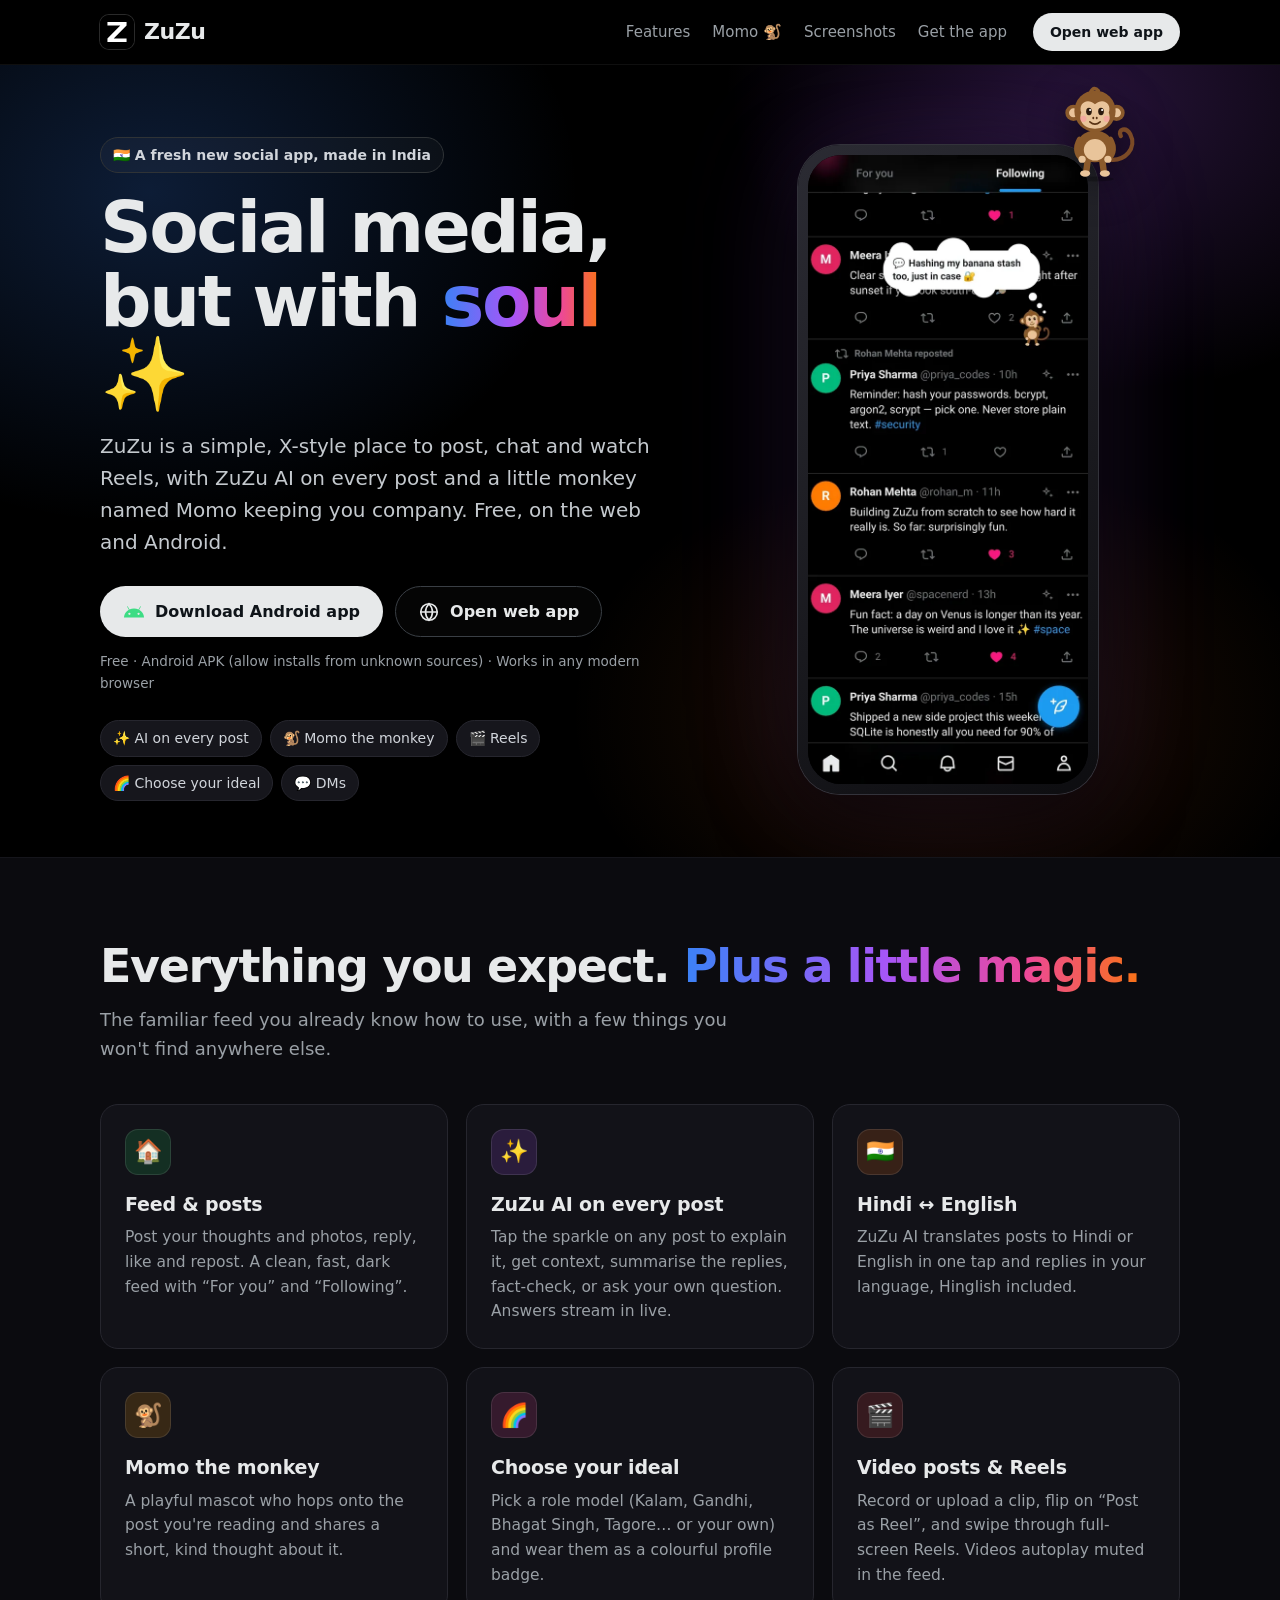
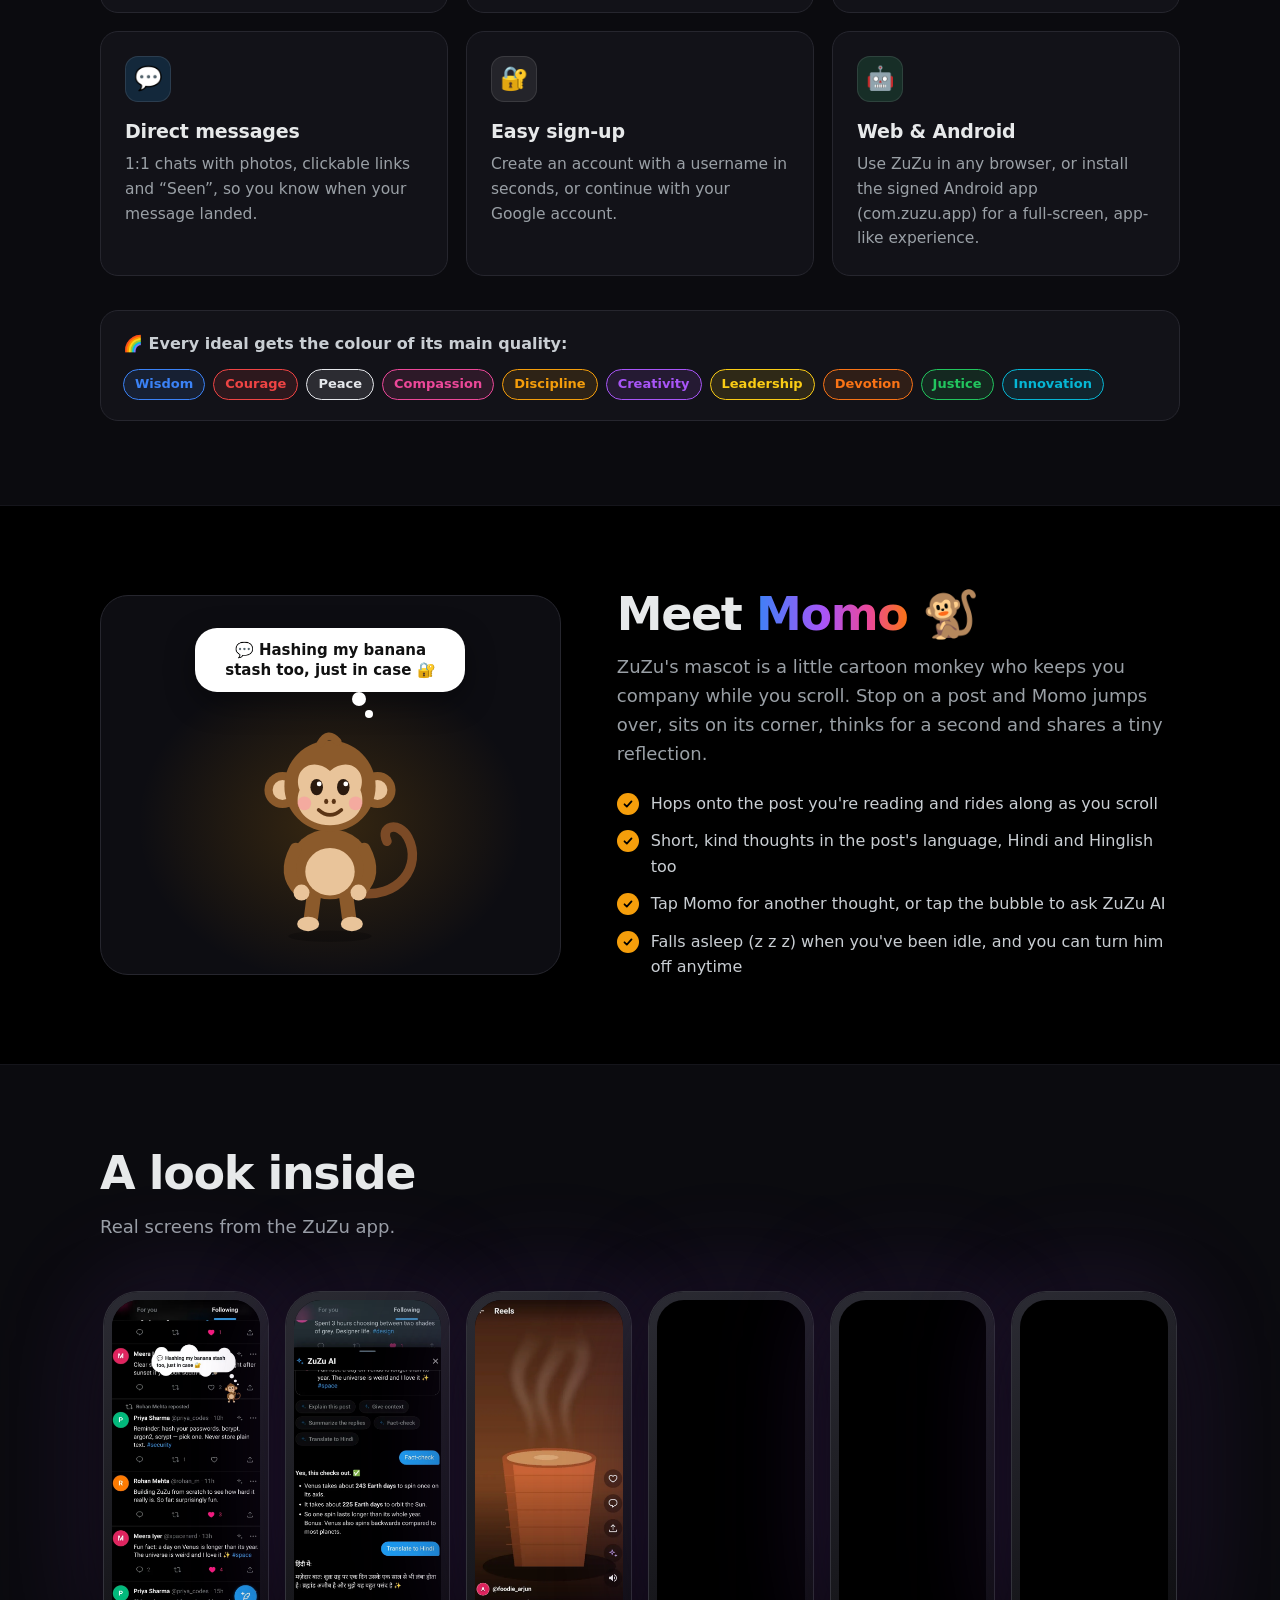
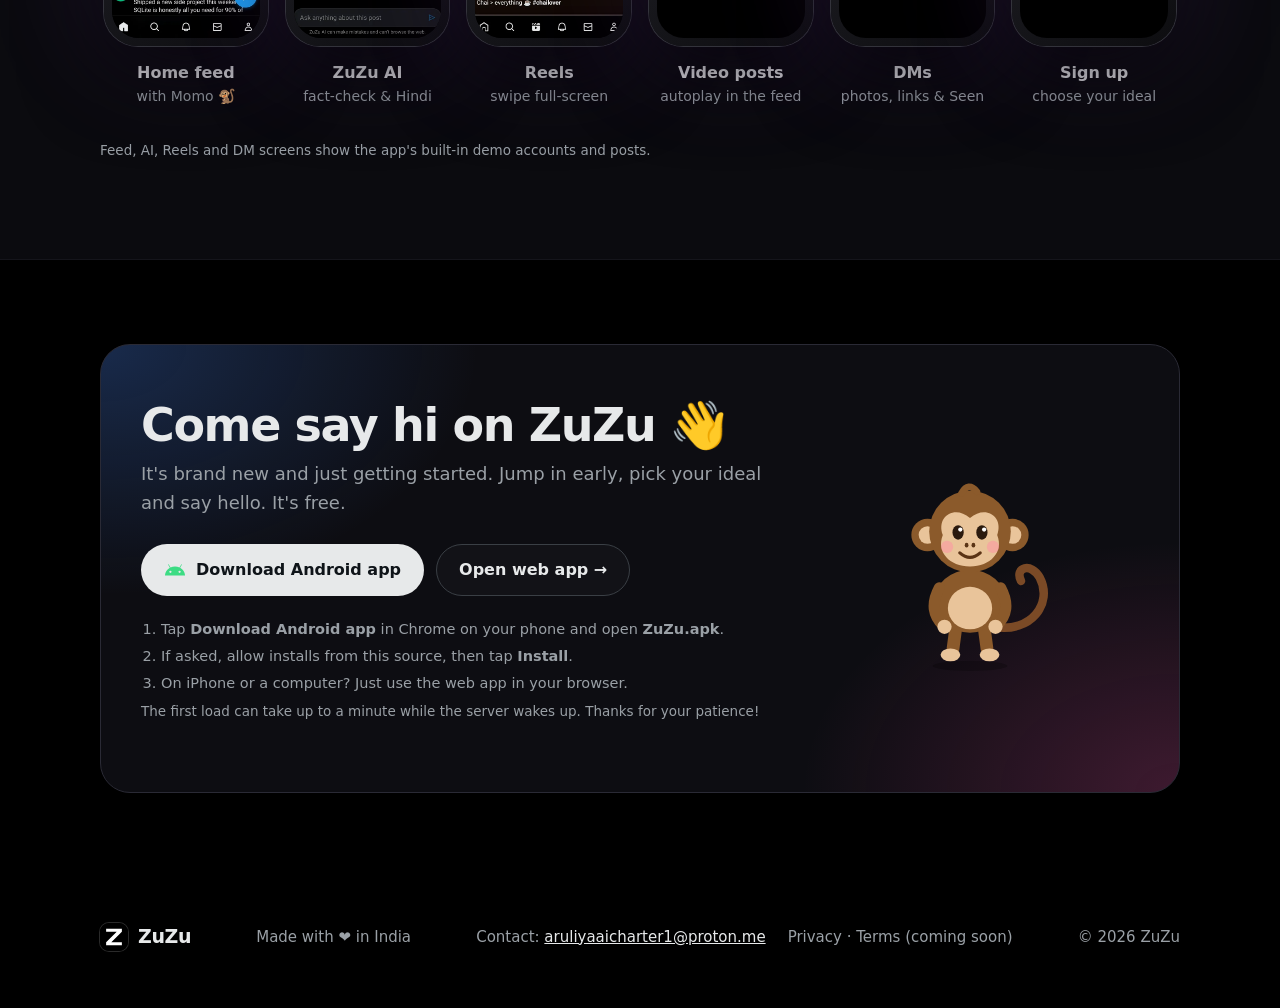
==== index.html @ 7b1d3a04 "ZuZu landing site" ====
<!doctype html>
<html lang="en">
<head>
<meta charset="utf-8">
<meta name="viewport" content="width=device-width, initial-scale=1">
<title>ZuZu: social media, but with soul ✨ | Made in India</title>
<meta name="description" content="ZuZu is a fresh, X-style social app made in India: posts, DMs, Reels, ZuZu AI on every post, Momo the monkey and your own role-model badge. Free on the web and Android.">
<meta name="theme-color" content="#000000">
<link rel="icon" href="assets/favicon.svg" type="image/svg+xml">
<link rel="apple-touch-icon" href="assets/apple-touch-icon.png">
<meta property="og:type" content="website">
<meta property="og:title" content="ZuZu: social media, but with soul ✨">
<meta property="og:description" content="X-style social app made in India. ZuZu AI on every post, Momo the monkey, Reels, DMs and your ideal on your profile. Free on Web & Android.">
<meta property="og:image" content="https://zuzu-site.onrender.com/assets/zuzu-poster.jpg">
<meta property="og:url" content="https://zuzu-site.onrender.com/">
<meta name="twitter:card" content="summary_large_image">
<link rel="preload" as="image" href="assets/shots/feed-momo.webp" type="image/webp">
<link rel="stylesheet" href="styles.css">
</head>
<body>
<a class="skip" href="#main">Skip to content</a>

<header class="site-head">
  <div class="wrap">
    <a class="brand" href="#top" aria-label="ZuZu home"><img src="assets/favicon.svg" alt="" width="34" height="34">ZuZu</a>
    <nav class="nav" aria-label="Sections">
      <a href="#features">Features</a>
      <a href="#momo">Momo 🐒</a>
      <a href="#screens">Screenshots</a>
      <a href="#download">Get the app</a>
    </nav>
    <a class="btn btn-primary btn-sm head-cta" href="https://zuzu-app.onrender.com" rel="noopener">Open web app</a>
  </div>
</header>

<main id="main">
<section class="hero" id="top">
  <div class="wrap">
    <div class="hero-copy">
      <span class="eyebrow">🇮🇳 A fresh new social app, made in India</span>
      <h1>Social media,<br>but with <span class="grad-text">soul</span> ✨</h1>
      <p class="lead">ZuZu is a simple, X-style place to post, chat and watch Reels, with ZuZu AI on every post and a little monkey named Momo keeping you company. Free, on the web and Android.</p>
      <div class="btns">
        <a class="btn btn-primary" href="https://zuzu-app.onrender.com/download/ZuZu.apk" download>
          <svg viewBox="0 0 24 24" aria-hidden="true"><path fill="#3ddc84" d="M17.6 9.48l1.84-3.18a.38.38 0 00-.66-.38l-1.86 3.22A11.4 11.4 0 0012 8.1c-1.77 0-3.43.38-4.92 1.04L5.22 5.92a.38.38 0 00-.66.38L6.4 9.48A10.8 10.8 0 001 18h22a10.8 10.8 0 00-5.4-8.52zM7 15.25a1.25 1.25 0 110-2.5 1.25 1.25 0 010 2.5zm10 0a1.25 1.25 0 110-2.5 1.25 1.25 0 010 2.5z"/></svg>
          Download Android app
        </a>
        <a class="btn btn-ghost" href="https://zuzu-app.onrender.com" rel="noopener">
          <svg viewBox="0 0 24 24" aria-hidden="true" fill="none" stroke="currentColor" stroke-width="1.8"><circle cx="12" cy="12" r="9"/><path d="M3 12h18M12 3c2.5 2.6 3.8 5.6 3.8 9s-1.3 6.4-3.8 9c-2.5-2.6-3.8-5.6-3.8-9S9.5 5.6 12 3z"/></svg>
          Open web app
        </a>
      </div>
      <p class="fineprint">Free · Android APK (allow installs from unknown sources) · Works in any modern browser</p>
      <ul class="chips" aria-label="Highlights">
        <li>✨ AI on every post</li><li>🐒 Momo the monkey</li><li>🎬 Reels</li><li>🌈 Choose your ideal</li><li>💬 DMs</li>
      </ul>
    </div>
    <div class="hero-visual">
      <div class="phone">
        <video src="assets/momo-demo.mp4" poster="assets/shots/feed-momo.webp" autoplay muted loop playsinline preload="metadata" aria-label="ZuZu home feed with Momo the monkey hopping between posts"></video>
      </div>
      <img class="momo-peek" src="assets/momo.svg" alt="" width="92" height="110">
    </div>
  </div>
</section>

<section class="sec sec-alt" id="features">
  <div class="wrap">
    <h2>Everything you expect. <span class="grad-text">Plus a little magic.</span></h2>
    <p class="sub">The familiar feed you already know how to use, with a few things you won't find anywhere else.</p>
    <div class="grid">
      <article class="card"><div class="ico i-feed">🏠</div><h3>Feed &amp; posts</h3><p>Post your thoughts and photos, reply, like and repost. A clean, fast, dark feed with “For you” and “Following”.</p></article>
      <article class="card"><div class="ico i-ai">✨</div><h3>ZuZu AI on every post</h3><p>Tap the sparkle on any post to explain it, get context, summarise the replies, fact-check, or ask your own question. Answers stream in live.</p></article>
      <article class="card"><div class="ico i-hi">🇮🇳</div><h3>Hindi ↔ English</h3><p>ZuZu AI translates posts to Hindi or English in one tap and replies in your language, Hinglish included.</p></article>
      <article class="card"><div class="ico i-momo">🐒</div><h3>Momo the monkey</h3><p>A playful mascot who hops onto the post you're reading and shares a short, kind thought about it.</p></article>
      <article class="card"><div class="ico i-ideal">🌈</div><h3>Choose your ideal</h3><p>Pick a role model (Kalam, Gandhi, Bhagat Singh, Tagore… or your own) and wear them as a colourful profile badge.</p></article>
      <article class="card"><div class="ico i-reel">🎬</div><h3>Video posts &amp; Reels</h3><p>Record or upload a clip, flip on “Post as Reel”, and swipe through full-screen Reels. Videos autoplay muted in the feed.</p></article>
      <article class="card"><div class="ico i-dm">💬</div><h3>Direct messages</h3><p>1:1 chats with photos, clickable links and “Seen”, so you know when your message landed.</p></article>
      <article class="card"><div class="ico i-g">🔐</div><h3>Easy sign-up</h3><p>Create an account with a username in seconds, or continue with your Google account.</p></article>
      <article class="card"><div class="ico i-and">🤖</div><h3>Web &amp; Android</h3><p>Use ZuZu in any browser, or install the signed Android app (com.zuzu.app) for a full-screen, app-like experience.</p></article>
    </div>
    <div class="ideals">
      <p>🌈 Every ideal gets the colour of its main quality:</p>
      <div class="palette" aria-label="Ideal qualities and their colours">
        <span class="q" style="color:#3B82F6">Wisdom</span><span class="q" style="color:#EF4444">Courage</span><span class="q" style="color:#E5E7EB">Peace</span><span class="q" style="color:#EC4899">Compassion</span><span class="q" style="color:#F59E0B">Discipline</span><span class="q" style="color:#A855F7">Creativity</span><span class="q" style="color:#FACC15">Leadership</span><span class="q" style="color:#F97316">Devotion</span><span class="q" style="color:#22C55E">Justice</span><span class="q" style="color:#06B6D4">Innovation</span>
      </div>
    </div>
  </div>
</section>

<section class="sec momo-sec" id="momo">
  <div class="wrap">
    <div class="momo-stage" aria-hidden="true">
      <div class="bubble">💬 Hashing my banana stash too, just in case 🔐</div>
      <svg class="momo-big" viewBox="0 0 100 120" role="img" aria-label="Momo the monkey">
        <ellipse fill="#000" opacity=".25" cx="50" cy="117" rx="22" ry="3"/>
        <g class="m-tail"><path d="M64 94C86 98 99 80 91 65C86 56 76 59 80 67" fill="none" stroke="#7b4a26" stroke-width="5" stroke-linecap="round"/></g>
        <g class="m-legs">
          <g class="m-leg m-leg-l"><path d="M42 92L40 107" stroke="#8b5a2b" stroke-width="7.5" stroke-linecap="round"/><ellipse cx="38.5" cy="110.5" rx="5.8" ry="3.8" fill="#e9c49a"/></g>
          <g class="m-leg m-leg-r"><path d="M58 92L60 107" stroke="#8b5a2b" stroke-width="7.5" stroke-linecap="round"/><ellipse cx="61.5" cy="110.5" rx="5.8" ry="3.8" fill="#e9c49a"/></g>
        </g>
        <g class="m-torso">
          <ellipse cx="50" cy="79" rx="21" ry="18.5" fill="#8b5a2b"/>
          <ellipse cx="50" cy="83" rx="13" ry="12.5" fill="#e9c49a"/>
          <g class="m-arm-l"><path d="M32 71Q25 84 34 93" fill="none" stroke="#8b5a2b" stroke-width="6.5" stroke-linecap="round"/><circle cx="35" cy="94" r="4.2" fill="#e9c49a"/></g>
          <g class="m-arm-r"><path d="M68 71Q75 84 66 93" fill="none" stroke="#8b5a2b" stroke-width="6.5" stroke-linecap="round"/><circle cx="65" cy="94" r="4.2" fill="#e9c49a"/></g>
        </g>
        <g class="m-head">
          <circle cx="25" cy="40" r="9.5" fill="#8b5a2b"/><circle cx="25" cy="40" r="5.2" fill="#e9c49a"/>
          <circle cx="75" cy="40" r="9.5" fill="#8b5a2b"/><circle cx="75" cy="40" r="5.2" fill="#e9c49a"/>
          <circle cx="50" cy="38" r="24" fill="#8b5a2b"/>
          <path d="M45 15.5q4-7 9-1" stroke="#8b5a2b" stroke-width="4" fill="none" stroke-linecap="round"/>
          <path d="M50 30C41 22 30 29 34 40C30 50 38 58.5 50 58.5C62 58.5 70 50 66 40C70 29 59 22 50 30Z" fill="#e9c49a"/>
          <g class="m-eyes"><ellipse cx="43" cy="38.5" rx="3.3" ry="4.3" fill="#2b1a0e"/><ellipse cx="57" cy="38.5" rx="3.3" ry="4.3" fill="#2b1a0e"/><circle cx="44.3" cy="36.8" r="1.25" fill="#fff"/><circle cx="58.3" cy="36.8" r="1.25" fill="#fff"/></g>
          <circle cx="36.5" cy="47" r="3.6" fill="#ff8fa3" opacity=".5"/><circle cx="63.5" cy="47" r="3.6" fill="#ff8fa3" opacity=".5"/>
          <ellipse cx="48" cy="46" rx="1.1" ry="1.4" fill="#5a3415"/><ellipse cx="52" cy="46" rx="1.1" ry="1.4" fill="#5a3415"/>
          <path class="m-mouth" d="M44 50.5Q50 55.8 56 50.5" stroke="#5a3415" stroke-width="1.9" fill="none" stroke-linecap="round"/>
        </g>
      </svg>
    </div>
    <div>
      <h2>Meet <span class="grad-text">Momo</span> 🐒</h2>
      <p class="sub" style="margin-bottom:0">ZuZu's mascot is a little cartoon monkey who keeps you company while you scroll. Stop on a post and Momo jumps over, sits on its corner, thinks for a second and shares a tiny reflection.</p>
      <ul class="ticks">
        <li>Hops onto the post you're reading and rides along as you scroll</li>
        <li>Short, kind thoughts in the post's language, Hindi and Hinglish too</li>
        <li>Tap Momo for another thought, or tap the bubble to ask ZuZu AI</li>
        <li>Falls asleep (z z z) when you've been idle, and you can turn him off anytime</li>
      </ul>
    </div>
  </div>
</section>

<section class="sec sec-alt" id="screens">
  <div class="wrap">
    <h2>A look inside</h2>
    <p class="sub">Real screens from the ZuZu app.</p>
    <div class="shots" tabindex="0" aria-label="App screenshots, scroll sideways on small screens">
      <figure class="shot"><div class="phone"><img src="assets/shots/feed-momo.webp" alt="ZuZu home feed with Momo sitting on a post and sharing a thought" width="600" height="1298" decoding="async"></div><figcaption>Home feed<span>with Momo 🐒</span></figcaption></figure>
      <figure class="shot"><div class="phone"><img src="assets/shots/ai.webp" alt="ZuZu AI panel fact-checking a post and translating it to Hindi" width="600" height="1298" decoding="async"></div><figcaption>ZuZu AI<span>fact-check &amp; Hindi</span></figcaption></figure>
      <figure class="shot"><div class="phone"><img src="assets/shots/reels.webp" alt="Full-screen Reel of a cup of chai with like, comment, share and AI buttons" width="600" height="1298" decoding="async"></div><figcaption>Reels<span>swipe full-screen</span></figcaption></figure>
      <figure class="shot"><div class="phone"><img src="assets/shots/video-feed.webp" alt="A video post autoplaying in the ZuZu feed" width="600" height="1298" decoding="async"></div><figcaption>Video posts<span>autoplay in the feed</span></figcaption></figure>
      <figure class="shot"><div class="phone"><img src="assets/shots/dm.webp" alt="A direct message conversation with Seen status" width="600" height="1298" decoding="async"></div><figcaption>DMs<span>photos, links &amp; Seen</span></figcaption></figure>
      <figure class="shot"><div class="phone"><img src="assets/shots/signup-ideal.webp" alt="ZuZu sign-up page with the Choose your ideal picker, APJ Abdul Kalam selected" width="600" height="1298" decoding="async"></div><figcaption>Sign up<span>choose your ideal</span></figcaption></figure>
    </div>
    <p class="note">Feed, AI, Reels and DM screens show the app's built-in demo accounts and posts.</p>
  </div>
</section>

<section class="sec" id="download">
  <div class="wrap">
    <div class="dl">
      <div>
        <h2>Come say hi on ZuZu 👋</h2>
        <p class="sub">It's brand new and just getting started. Jump in early, pick your ideal and say hello. It's free.</p>
        <div class="btns">
          <a class="btn btn-primary" href="https://zuzu-app.onrender.com/download/ZuZu.apk" download>
            <svg viewBox="0 0 24 24" aria-hidden="true"><path fill="#3ddc84" d="M17.6 9.48l1.84-3.18a.38.38 0 00-.66-.38l-1.86 3.22A11.4 11.4 0 0012 8.1c-1.77 0-3.43.38-4.92 1.04L5.22 5.92a.38.38 0 00-.66.38L6.4 9.48A10.8 10.8 0 001 18h22a10.8 10.8 0 00-5.4-8.52zM7 15.25a1.25 1.25 0 110-2.5 1.25 1.25 0 010 2.5zm10 0a1.25 1.25 0 110-2.5 1.25 1.25 0 010 2.5z"/></svg>
            Download Android app
          </a>
          <a class="btn btn-ghost" href="https://zuzu-app.onrender.com" rel="noopener">Open web app →</a>
        </div>
        <ol class="steps">
          <li>Tap <b>Download Android app</b> in Chrome on your phone and open <b>ZuZu.apk</b>.</li>
          <li>If asked, allow installs from this source, then tap <b>Install</b>.</li>
          <li>On iPhone or a computer? Just use the web app in your browser.</li>
        </ol>
        <p class="note">The first load can take up to a minute while the server wakes up. Thanks for your patience!</p>
      </div>
      <img class="dl-momo" src="assets/momo.svg" alt="Momo the monkey" width="170" height="204" loading="lazy">
    </div>
  </div>
</section>
</main>

<footer class="foot">
  <div class="wrap">
    <a class="brand" href="#top"><img src="assets/favicon.svg" alt="" width="28" height="28">ZuZu</a>
    <p>Made with ❤️ in India</p>
    <div class="foot-links">
      <span>Contact: <a href="mailto:aruliyaaicharter1@proton.me">aruliyaaicharter1@proton.me</a></span>
      <span>Privacy · Terms (coming soon)</span>
    </div>
    <p>© <span id="y">2026</span> ZuZu</p>
  </div>
</footer>

<script>
  document.getElementById('y').textContent = new Date().getFullYear();
  // Respect reduced motion: don't autoplay the hero clip.
  if (matchMedia('(prefers-reduced-motion: reduce)').matches) {
    var v = document.querySelector('.hero video'); if (v) { v.removeAttribute('autoplay'); v.pause(); }
  }
</script>
</body>
</html>
---- styles.css ----
:root{
  --bg:#000;--bg2:#0b0b0f;--card:#121218;--line:#26262e;--text:#e7e9ea;--muted:#9aa0a6;
  --blue:#1d9bf0;--grad:linear-gradient(90deg,#3b82f6,#a855f7 45%,#ec4899 75%,#f97316);
  --radius:18px;--max:1120px;
  font-synthesis:none;
}
*{box-sizing:border-box}
html{scroll-behavior:smooth;-webkit-text-size-adjust:100%}
body{margin:0;background:var(--bg);color:var(--text);font:16px/1.6 system-ui,-apple-system,"Segoe UI",Roboto,"Noto Sans","Helvetica Neue",Arial,sans-serif;-webkit-font-smoothing:antialiased}
img,video,svg{display:block;max-width:100%}
a{color:inherit}
.wrap{max-width:var(--max);margin:0 auto;padding:0 20px}
.skip{position:absolute;left:-999px;top:8px;background:#fff;color:#000;padding:8px 12px;border-radius:8px;z-index:100}
.skip:focus{left:8px}
.grad-text{background:var(--grad);-webkit-background-clip:text;background-clip:text;color:transparent}

/* header */
.site-head{position:sticky;top:0;z-index:50;background:rgba(0,0,0,.72);backdrop-filter:saturate(160%) blur(14px);-webkit-backdrop-filter:saturate(160%) blur(14px);border-bottom:1px solid rgba(255,255,255,.06)}
.site-head .wrap{display:flex;align-items:center;gap:20px;height:64px}
.brand{display:flex;align-items:center;gap:10px;text-decoration:none;font-weight:800;font-size:22px;letter-spacing:-.02em}
.brand img{width:34px;height:34px;border-radius:9px;box-shadow:0 0 0 1px #2a2a2a}
.nav{display:flex;gap:22px;margin-left:auto;font-size:15px}
.nav a{text-decoration:none;color:var(--muted)}
.nav a:hover{color:var(--text)}
.head-cta{margin-left:6px}
@media (max-width:760px){.nav{display:none}.head-cta{margin-left:auto}}

/* buttons */
.btn{display:inline-flex;align-items:center;justify-content:center;gap:10px;min-height:48px;padding:12px 22px;border-radius:999px;font-weight:700;font-size:16px;text-decoration:none;border:1px solid transparent;transition:transform .15s ease,background .15s ease,border-color .15s ease;white-space:nowrap}
.btn:hover{transform:translateY(-1px)}
.btn:focus-visible{outline:3px solid #60a5fa;outline-offset:3px}
.btn-primary{background:#e7e9ea;color:#0f1419}
.btn-primary:hover{background:#fff}
.btn-ghost{border-color:#3a3f45;color:var(--text);background:rgba(255,255,255,.02)}
.btn-ghost:hover{border-color:#6b7280;background:rgba(255,255,255,.06)}
.btn-sm{min-height:38px;padding:7px 16px;font-size:14px}
.btn svg{width:22px;height:22px;flex:none}
.btns{display:flex;flex-wrap:wrap;gap:12px}

/* hero */
.hero{position:relative;overflow:hidden;padding:72px 0 56px}
.hero::before{content:"";position:absolute;inset:-20% -10% auto;height:120%;background:radial-gradient(40% 50% at 18% 30%,rgba(59,130,246,.22),transparent 70%),radial-gradient(35% 45% at 80% 20%,rgba(168,85,247,.22),transparent 70%),radial-gradient(35% 40% at 70% 85%,rgba(249,115,22,.14),transparent 70%);pointer-events:none}
.hero .wrap{position:relative;display:grid;grid-template-columns:1.1fr .9fr;gap:48px;align-items:center}
.eyebrow{display:inline-flex;align-items:center;gap:8px;font-size:14px;font-weight:600;color:#d1d5db;padding:6px 12px;border:1px solid #2f3336;border-radius:999px;background:rgba(255,255,255,.03)}
.hero h1{font-size:clamp(40px,6.2vw,72px);line-height:1.02;letter-spacing:-.035em;margin:18px 0 18px;font-weight:850}
.lead{font-size:clamp(17px,1.6vw,20px);color:#c4c9ce;max-width:560px;margin:0 0 28px}
.fineprint{font-size:13.5px;color:var(--muted);margin:14px 0 0}
.chips{display:flex;flex-wrap:wrap;gap:8px;margin:26px 0 0;padding:0;list-style:none}
.chips li{font-size:14px;padding:6px 12px;border-radius:999px;background:#16161c;border:1px solid var(--line);color:#d1d5db}

/* phone */
.phone{position:relative;width:100%;max-width:300px;margin:0 auto;aspect-ratio:390/844;border-radius:42px;padding:10px;background:linear-gradient(145deg,#2b2b33,#0d0d10);box-shadow:0 0 0 1px #33333b,0 30px 80px rgba(0,0,0,.6),0 0 120px rgba(168,85,247,.18)}
.phone>img,.phone>video{width:100%;height:100%;object-fit:cover;object-position:top;border-radius:33px;background:#000}
.hero-visual{position:relative}
.hero-visual .momo-peek{position:absolute;width:86px;right:max(0px,calc(50% - 190px));top:-70px;filter:drop-shadow(0 8px 18px rgba(0,0,0,.5));animation:bob 3.2s ease-in-out infinite}

/* sections */
section{scroll-margin-top:70px}
.sec{padding:84px 0}
.sec-alt{background:var(--bg2);border-top:1px solid #15151b;border-bottom:1px solid #15151b}
.sec h2{font-size:clamp(30px,4vw,46px);line-height:1.08;letter-spacing:-.03em;margin:0 0 14px;font-weight:820}
.sec .sub{color:var(--muted);font-size:18px;max-width:640px;margin:0 0 40px}
.center{text-align:center}.center .sub{margin-left:auto;margin-right:auto}

/* features */
.grid{display:grid;grid-template-columns:repeat(3,1fr);gap:18px}
.card{background:var(--card);border:1px solid var(--line);border-radius:var(--radius);padding:24px;transition:border-color .2s,transform .2s}
.card:hover{border-color:#3a3a46;transform:translateY(-2px)}
.ico{width:46px;height:46px;border-radius:13px;display:grid;place-items:center;font-size:23px;margin-bottom:14px;border:1px solid rgba(255,255,255,.1)}
.card h3{margin:0 0 6px;font-size:19px;letter-spacing:-.01em}
.card p{margin:0;color:var(--muted);font-size:15.5px}
.i-ai{background:rgba(168,85,247,.16)}.i-momo{background:rgba(245,158,11,.16)}.i-ideal{background:rgba(236,72,153,.16)}
.i-reel{background:rgba(239,68,68,.16)}.i-dm{background:rgba(29,155,240,.16)}.i-feed{background:rgba(34,197,94,.16)}
.i-and{background:rgba(61,220,132,.14)}.i-g{background:rgba(255,255,255,.08)}.i-hi{background:rgba(249,115,22,.16)}

/* momo */
.momo-sec .wrap{display:grid;grid-template-columns:.9fr 1.1fr;gap:56px;align-items:center}
.momo-stage{position:relative;display:flex;flex-direction:column;align-items:center;justify-content:center;gap:22px;min-height:380px;border-radius:28px;background:radial-gradient(60% 60% at 50% 60%,rgba(245,158,11,.18),transparent 70%),#0d0d12;border:1px solid var(--line);padding:30px}
.momo-big{width:190px;animation:bob 3.2s ease-in-out infinite}
.momo-big .m-tail{transform-origin:0% 100%;animation:tail 2.4s ease-in-out infinite}
.momo-big .m-eyes{transform-origin:center;animation:blink 5s infinite}
.bubble{position:relative;background:#fff;color:#111;font-weight:600;font-size:15px;padding:12px 16px;border-radius:22px;box-shadow:0 10px 30px rgba(0,0,0,.4);max-width:270px;text-align:center;line-height:1.35}
.bubble::after{content:"";position:absolute;bottom:-14px;left:58%;width:14px;height:14px;border-radius:50%;background:#fff}
.bubble::before{content:"";position:absolute;bottom:-26px;left:63%;width:8px;height:8px;border-radius:50%;background:#fff}
/* ideals strip */
.ideals{margin-top:34px;display:flex;flex-wrap:wrap;align-items:center;gap:12px 18px;padding:20px 22px;border:1px solid var(--line);border-radius:var(--radius);background:var(--card)}
.ideals p{margin:0;color:#c9ced3;font-weight:600}
.ideals .palette{margin:0}
.ticks{list-style:none;padding:0;margin:22px 0 0;display:grid;gap:12px}
.ticks li{display:flex;gap:12px;color:#c9ced3}
.ticks li::before{content:"";flex:none;width:22px;height:22px;margin-top:2px;border-radius:50%;background:#f59e0b url("data:image/svg+xml,%3Csvg xmlns='http://www.w3.org/2000/svg' viewBox='0 0 24 24'%3E%3Cpath d='M6 12.5l4 4 8-9' stroke='%23000' stroke-width='3' fill='none' stroke-linecap='round' stroke-linejoin='round'/%3E%3C/svg%3E") center/14px no-repeat}
@keyframes bob{0%,100%{transform:translateY(0)}50%{transform:translateY(-10px)}}
@keyframes tail{0%,100%{transform:rotate(0)}50%{transform:rotate(-9deg)}}
@keyframes blink{0%,92%,100%{transform:scaleY(1)}95%{transform:scaleY(.1)}}

/* ideals palette */
.palette{display:flex;flex-wrap:wrap;gap:8px}
.q{font-size:13px;font-weight:600;padding:4px 11px;border-radius:999px;border:1px solid currentColor;background:color-mix(in srgb,currentColor 12%,transparent)}

/* screenshots */
.shots{display:grid;grid-auto-flow:column;grid-auto-columns:210px;gap:20px;overflow-x:auto;padding:10px 4px 26px;scroll-snap-type:x mandatory;scrollbar-width:thin;scrollbar-color:#333 transparent}
.shot{scroll-snap-align:start;margin:0}
.shot .phone{max-width:210px;border-radius:34px;padding:8px}
.shot .phone>img{border-radius:27px}
.shot figcaption{margin-top:14px;text-align:center;font-weight:650}
.shot figcaption span{display:block;font-weight:400;color:var(--muted);font-size:14px}
.note{font-size:13.5px;color:var(--muted);margin-top:6px}
@media (min-width:1100px){.shots{grid-auto-flow:row;grid-template-columns:repeat(6,1fr);grid-auto-columns:auto;overflow:visible;gap:18px}.shot .phone{max-width:none}}

/* download */
.dl{position:relative;overflow:hidden;border-radius:30px;padding:56px 40px;border:1px solid #2a2a35;background:radial-gradient(50% 80% at 0% 0%,rgba(59,130,246,.25),transparent 70%),radial-gradient(50% 80% at 100% 100%,rgba(236,72,153,.22),transparent 70%),#0d0d12;display:grid;grid-template-columns:1.3fr .7fr;gap:30px;align-items:center}
.dl h2{margin-bottom:10px}
.dl .sub{margin-bottom:26px}
.steps{margin:22px 0 0;padding-left:20px;color:var(--muted);font-size:14.5px}
.steps li{margin:4px 0}
.dl-momo{width:170px;justify-self:center;animation:bob 3.2s ease-in-out infinite}

/* footer */
.foot{padding:44px 0 56px;color:var(--muted);font-size:15px}
.foot .wrap{display:flex;flex-wrap:wrap;gap:18px 40px;align-items:center;justify-content:space-between}
.foot .brand{font-size:19px;color:var(--text)}
.foot .brand img{width:28px;height:28px}
.foot p{margin:0}
.foot-links{display:flex;flex-wrap:wrap;gap:8px 22px}
.foot-links a{color:var(--text)}

/* responsive */
@media (max-width:980px){
  .grid{grid-template-columns:repeat(2,1fr)}
  .hero .wrap,.momo-sec .wrap{grid-template-columns:1fr}
  .hero{padding-top:44px}
  .hero-copy{text-align:center}.hero-copy .lead{margin-left:auto;margin-right:auto}
  .hero .btns,.hero .chips{justify-content:center}
  .dl{grid-template-columns:1fr;text-align:center;padding:44px 22px}
  .dl .btns{justify-content:center}.dl .sub{margin-left:auto;margin-right:auto}
  .steps{text-align:left;display:inline-block}
  .hero-visual{margin-top:60px}
  .dl-momo{display:none}
}
@media (max-width:620px){
  .foot .wrap{flex-direction:column;align-items:flex-start}
  .foot-links{flex-direction:column}
  .grid{grid-template-columns:1fr}
  .sec{padding:64px 0}
  .btns .btn{width:100%}
  .momo-stage{min-height:330px}
  .phone{max-width:260px}
  .hero-visual .momo-peek{width:70px;right:calc(50% - 150px);top:-58px}
}
@media (prefers-reduced-motion:reduce){
  *,*::before,*::after{animation:none!important;transition:none!important;scroll-behavior:auto!important}
}
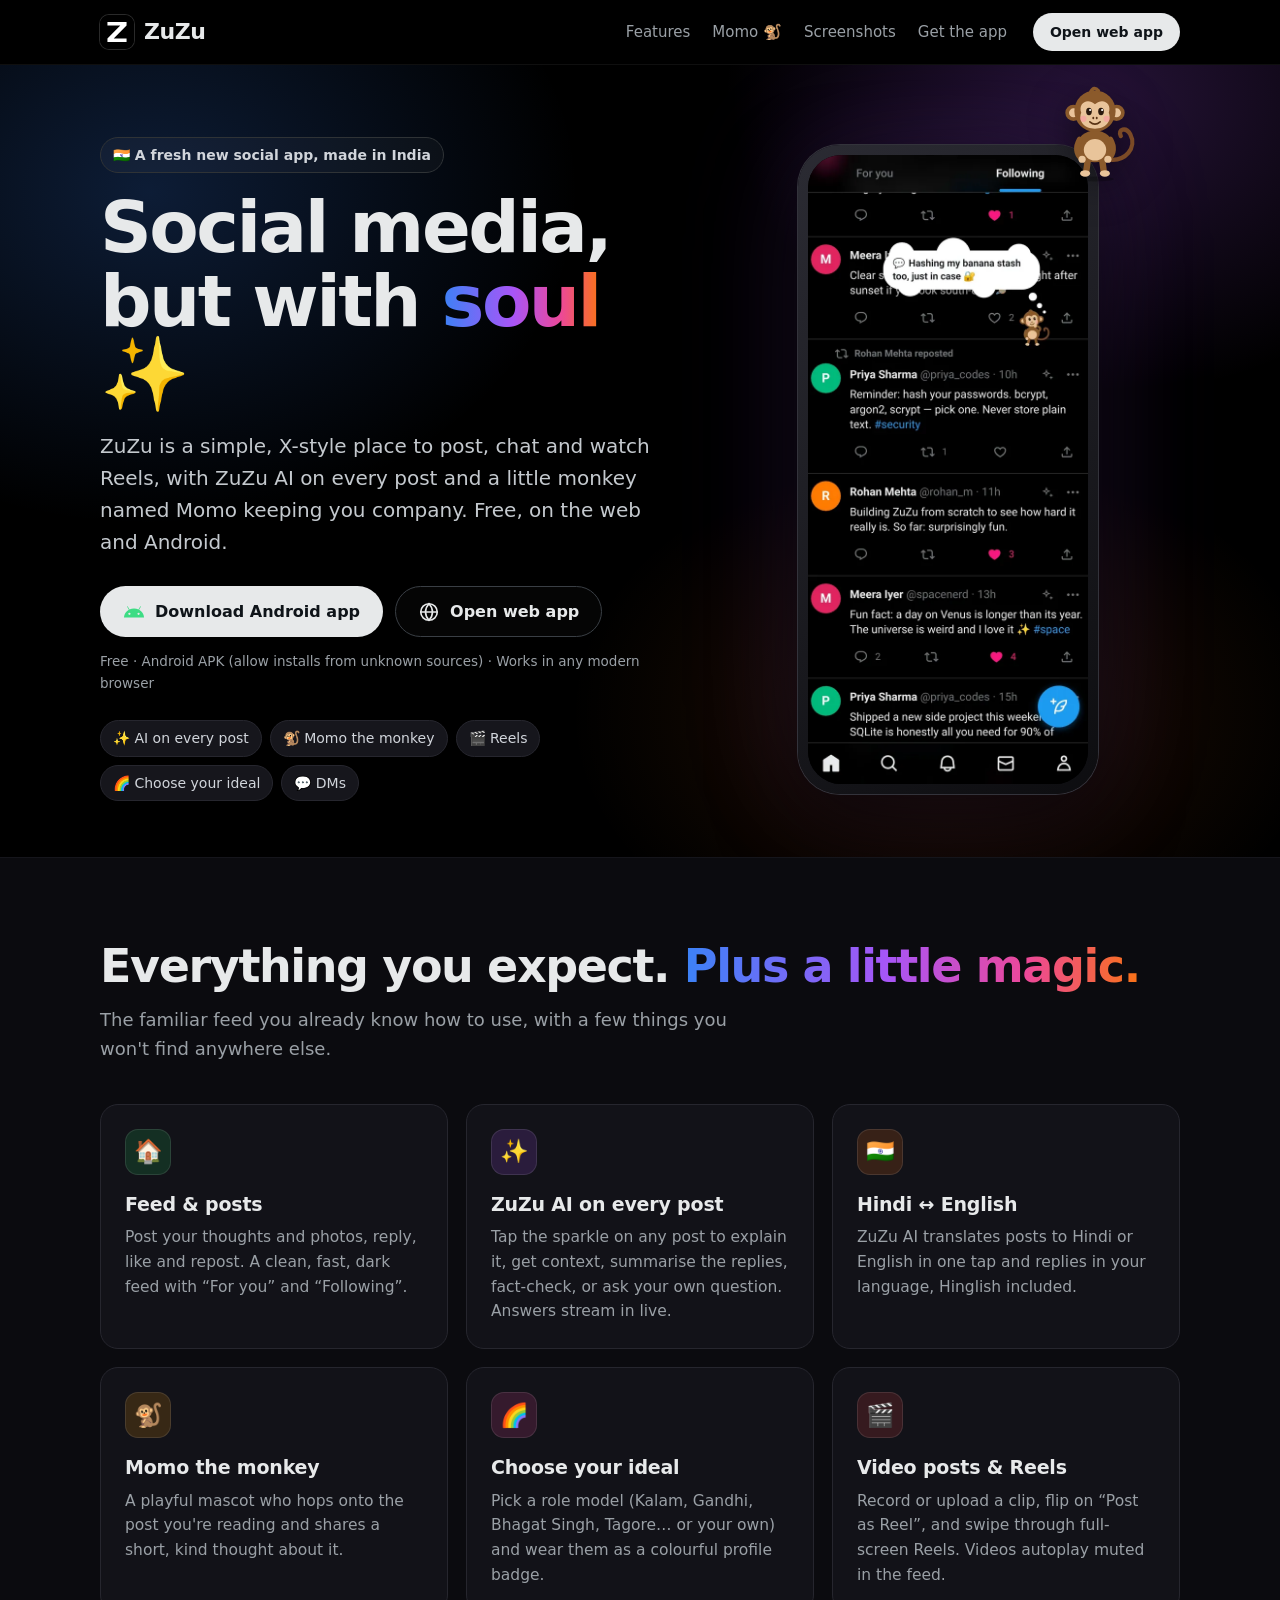
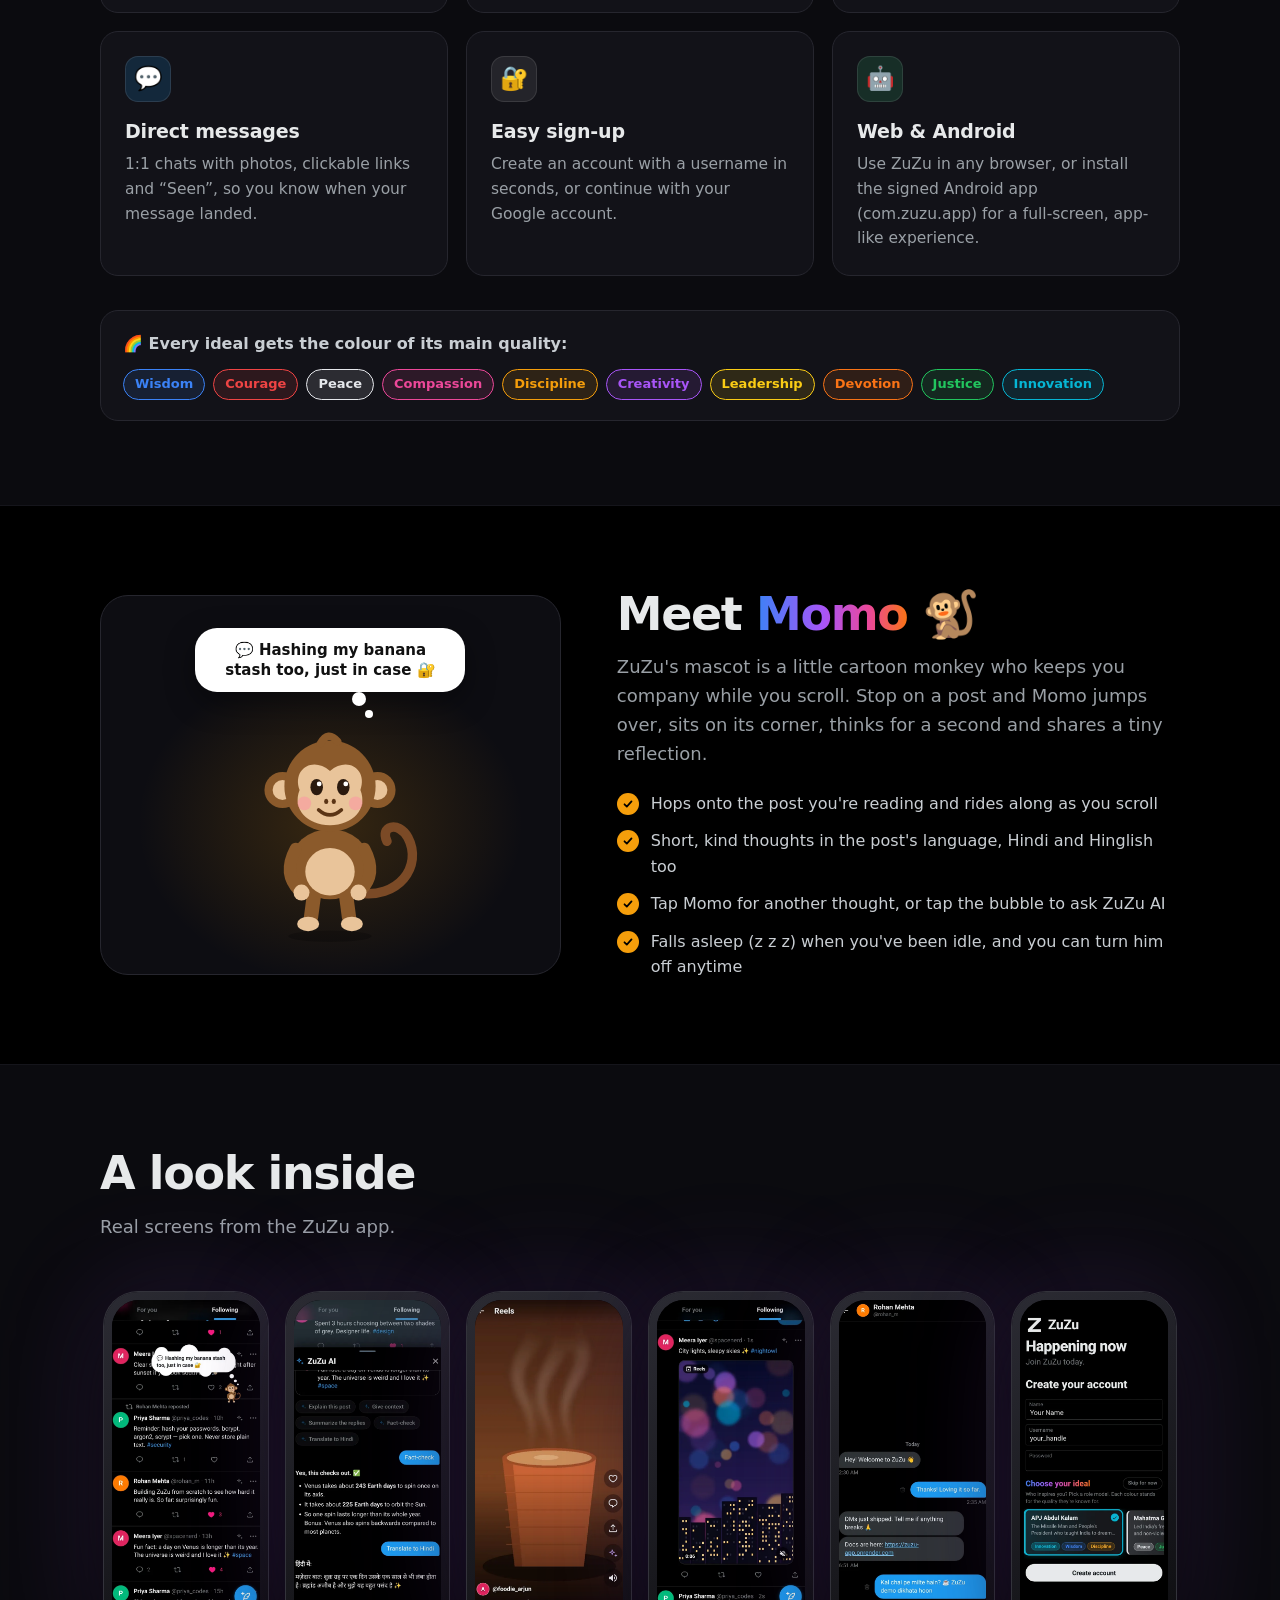
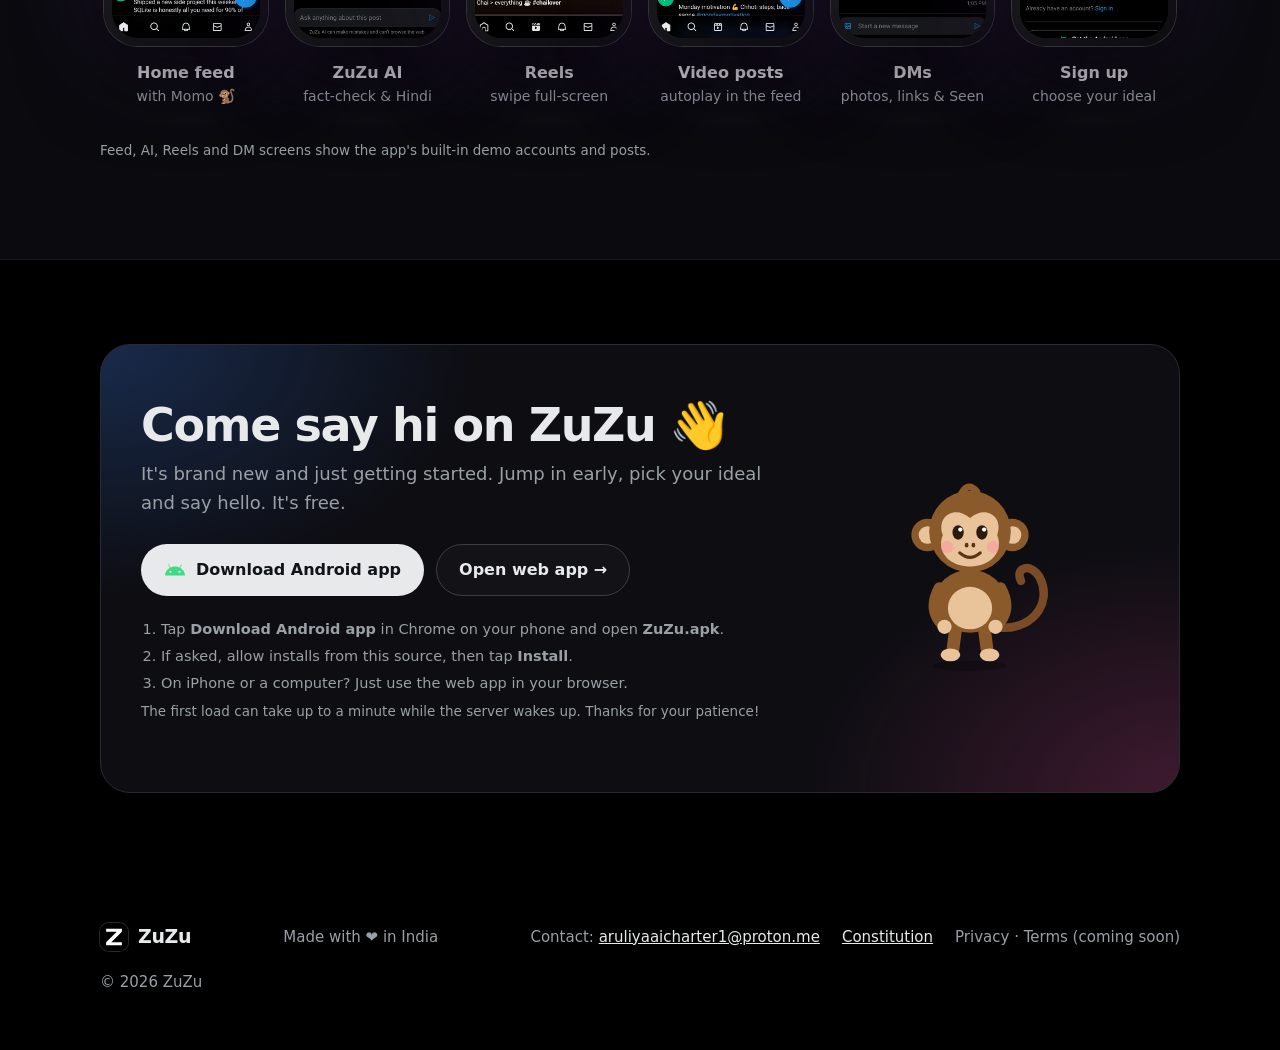
==== commit 4603101b: "Add /constitution page and footer link" ====
--- a/index.html
+++ b/index.html
@@ -179,6 +179,7 @@
     <p>Made with ❤️ in India</p>
     <div class="foot-links">
       <span>Contact: <a href="mailto:aruliyaaicharter1@proton.me">aruliyaaicharter1@proton.me</a></span>
+      <span><a href="constitution/">Constitution</a></span>
       <span>Privacy · Terms (coming soon)</span>
     </div>
     <p>© <span id="y">2026</span> ZuZu</p>
